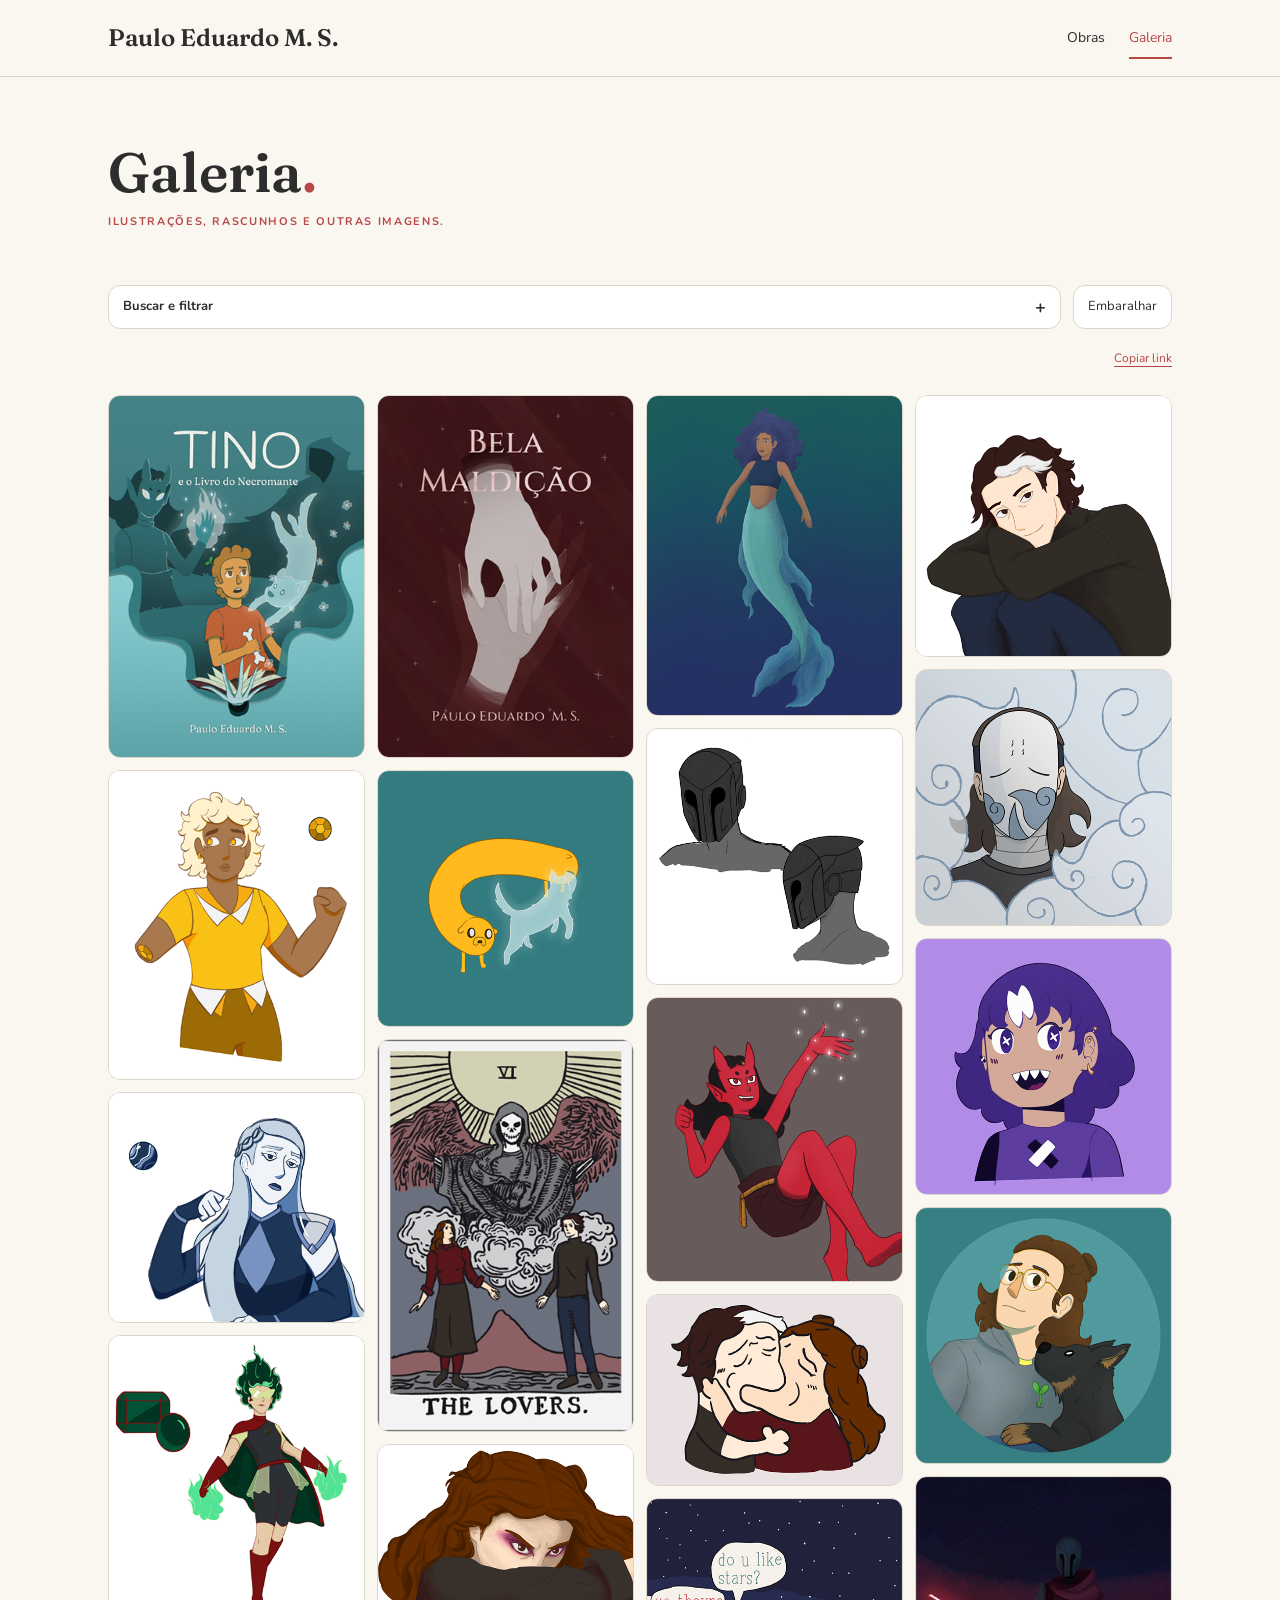
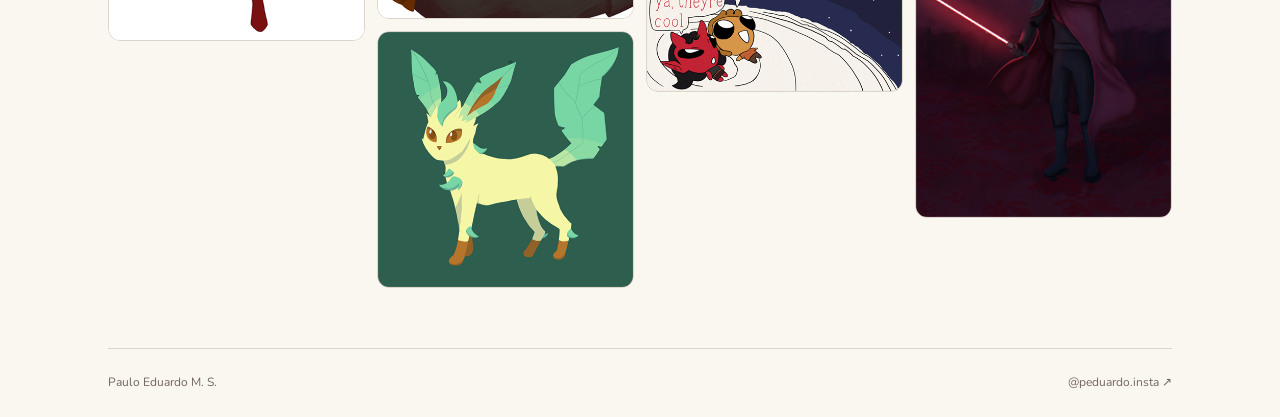
==== galeria/index.html @ 7a61a8e0 "Nova versão do portfólio" ====
<!doctype html>
<html lang="pt-BR">
  <head>
    <meta charset="utf-8">
    <!-- Google Tag Manager -->
    <script>window.dataLayer = window.dataLayer || [];</script>
    <script>(function(w,d,s,l,i){w[l]=w[l]||[];w[l].push({'gtm.start':
    new Date().getTime(),event:'gtm.js'});var f=d.getElementsByTagName(s)[0],
    j=d.createElement(s),dl=l!='dataLayer'?'&l='+l:'';j.async=true;j.src=
    'https://www.googletagmanager.com/gtm.js?id='+i+dl;f.parentNode.insertBefore(j,f);
    })(window,document,'script','dataLayer','GTM-KXHLCWLR');</script>
    <!-- End Google Tag Manager -->
    <meta name="viewport" content="width=device-width, initial-scale=1">
    <title>Galeria · Peduardo.</title>
    <meta
      name="description"
      content="Histórias originais, ilustrações e os processos de Paulo Eduardo M. S."
    >
    <link rel="icon" href="../assets/img/favicon.ico" type="image/x-icon">
    <link rel="stylesheet" href="../assets/css/fonts.css">
    <link rel="stylesheet" href="../assets/css/site.css">
    <script src="../assets/js/conteudo.js" defer></script>
    <script src="../assets/js/render.js" defer></script>
    <script src="../assets/js/site.js" defer></script>
  </head>

  <body data-base="../" class="gallery-page">
    <!-- Google Tag Manager (noscript) -->
    <noscript><iframe src="https://www.googletagmanager.com/ns.html?id=GTM-KXHLCWLR"
    height="0" width="0" style="display:none;visibility:hidden"></iframe></noscript>
    <!-- End Google Tag Manager (noscript) -->

    <a class="skip" href="#conteudo">Pular para o conteúdo</a>

    <header class="site-header">
      <nav class="nav" aria-label="Navegação principal">
        <a class="wordmark" href="../">Peduardo<span>.</span></a>

        <div class="nav-links">
          <a href="../links/">Obras</a>
          <a href="../galeria/" aria-current="page">Galeria</a>
        </div>
      </nav>
    </header>

    <main id="conteudo" class="wrap">
      <header class="page-intro">
        
        <h1>Galeria<span style="color: var(--red);">.</span></h1>
        <span class="eyebrow">Ilustrações, rascunhos e outras imagens.</span>
      </header>

      <div class="gallery-toolbar" hidden>
        <div class="gallery-toolbar-main">
          <button class="gallery-filter-toggle" type="button" data-gallery-filter-toggle aria-expanded="false" aria-controls="gallery-filters">Buscar e filtrar</button>
          <div class="gallery-order-actions" role="group" aria-label="Organizar imagens">
            <button type="button" data-gallery-shuffle>Embaralhar</button>
            <button type="button" data-gallery-reset hidden>Restaurar ordem</button>
          </div>
        </div>
        <form class="gallery-filters" id="gallery-filters" role="search" hidden>
          <label for="gallery-search">Buscar imagens</label>
          <input id="gallery-search" type="search" placeholder="Título, tipo ou tag…">
          <div class="gallery-tag-filters" role="group" aria-label="Filtrar por tipo e tag"></div>
        </form>
        <div class="gallery-filter-status">
          <div class="gallery-filter-tools">
            <button type="button" data-gallery-clear hidden>Limpar filtros</button>
            <button type="button" data-gallery-share>Copiar link</button>
          </div>
        </div>
      </div>

      <div class="gallery-grid gallery-masonry" data-gallery-grid></div>
      <noscript>Ative o JavaScript para carregar as imagens da galeria.</noscript>

      <p class="gallery-empty" hidden>Nenhuma imagem encontrada. Tente outra busca ou tag.</p>
    </main>

    <footer class="site-footer">
      <p>Paulo Eduardo M. S.</p>
      <a href="https://instagram.com/peduardo.insta" target="_blank" rel="noopener noreferrer">
        @peduardo.insta ↗
      </a>
    </footer>

    <dialog id="preview" aria-labelledby="preview-title">
      <button class="dialog-close" type="button" aria-label="Fechar prévia" autofocus>✕</button>
      <div id="preview-content"></div>
    </dialog>

    <p class="toast" role="status" id="toast"></p>
  </body>
</html>
---- assets/css/fonts.css ----
/* Fontes locais: sem requisições a Google Fonts. Licenças em assets/fonts. */
@font-face{font-family:'Nunito';font-style:normal;font-weight:400;font-display:swap;src:url('../fonts/nunito-400.woff2') format('woff2')}
@font-face{font-family:'Nunito';font-style:normal;font-weight:700;font-display:swap;src:url('../fonts/nunito-700.woff2') format('woff2')}
@font-face{font-family:'Fraunces';font-style:normal;font-weight:600;font-display:swap;src:url('../fonts/fraunces-600.woff2') format('woff2')}
---- assets/css/site.css ----
:root {
  --paper: #faf6f0;
  --ink: #2d2d2d;
  --muted: #71665e;
  --red: #b84747;
  --line: #ded5ca;
  --white: #fff;
  --accent: #b84747;
  --soft: #f2e3dd;
  --radius: 18px;
  --shadow: 0 3px 12px #3a30280a;
}

* {
  box-sizing: border-box;
}

html {
  scroll-behavior: smooth;
  scroll-padding-top: 90px;
}

body {
  margin: 0;
  background: var(--paper);
  color: var(--ink);
  font: 16px/1.65 'Nunito',sans-serif;
}

h1, h2, h3, .wordmark {
  font-family: 'Fraunces',Georgia,serif;
  font-weight: 600;
  line-height: 1.2;
}

h1, h2, h3, p {
  margin-top: 0;
}

a {
  color: inherit;
  text-underline-offset: 4px;
}

button, input {
  font: inherit;
}

button, a {
  -webkit-tap-highlight-color: transparent;
  touch-action: manipulation;
}

button {
  color: inherit;
  cursor: pointer;
}

img {
  max-width: 100%;
  height: auto;
  display: block;
}

:focus-visible {
  outline: 3px solid var(--red);
  outline-offset: 5px;
}

[hidden] {
  display: none!important;
}

.skip {
  position: fixed;
  top: -100px;
  left: 16px;
  z-index: 100;
  background: #fff;
  padding: 10px 20px;
}

.skip:focus {
  top: 10px;
}

.wrap {
  width: min(100% - 48px,1064px);
  margin-inline: auto;
}

.eyebrow {
  display: block;
  font-size: 11px;
  text-transform: uppercase;
  letter-spacing: .15em;
  font-weight: 800;
  color: var(--accent);
  margin-bottom: 14px;
}

.site-header {
  border-bottom: 1px solid var(--line);
  background: var(--paper);
}

.nav {
  max-width: 1120px;
  margin: auto;
  min-height: 76px;
  padding: 12px 28px;
  display: flex;
  align-items: center;
  justify-content: space-between;
  gap: 24px;
}

.wordmark {
  font-size: 24px;
  text-decoration: none;
}

.wordmark span {
  color: var(--red);
}

.nav-links {
  display: flex;
  gap: 24px;
}

.nav-links a {
  font-size: 14px;
  text-decoration: none;
  padding: 7px 0;
}

.nav-links a[aria-current=page] {
  color: var(--red);
  box-shadow: 0 2px var(--red);
}

.links-main {
  width: min(100% - 40px,540px);
  margin: auto;
}

.profile {
  text-align: center;
  margin: 38px auto 24px;
  max-width: 520px;
}

.profile-picture {
  border: 3px solid var(--red);
  width: 200px;
  height: 200px;
  border-radius: 50%;
  object-fit: cover;
  margin: 0 auto 20px;
  background: var(--line);
}

.profile h1 {
  font-size: 30px;
  margin-bottom: 12px;
}

.profile p {
  margin-bottom: 8px;
}

.profile-name-toggle {
  font: inherit;
  color: inherit;
  border: 0;
  background: transparent;
  padding: 4px 0;
  max-width: 100%;
  border-radius: 6px;
}

.profile-name-toggle,

.wordmark {
  transition: opacity .18s ease,transform .18s ease;
}

.name-changing {
  opacity: 0;
  transform: translateY(4px);
}

.name-accent {
  color: var(--red);
}

.status-line {
  font-size: 13px;
  color: var(--muted);
  min-height: 22px;
}

#profile-status {
  transition: opacity .3s ease;
}

#profile-status.status-fading {
  opacity: 0;
}

.status-dots {
  display: inline-block;
  width: 1em;
  text-align: left;
}

.socials {
  display: flex;
  justify-content: center;
  gap: 14px;
  margin: 24px auto 24px;
  flex-wrap: wrap;
}

.social-circle {
  width: 50px;
  height: 50px;
  border-radius: 50%;
  background: var(--red);
  display: inline-flex;
  align-items: center;
  justify-content: center;
  border: 0;
  color: var(--paper);
  text-decoration: none;
  transition: transform .2s;
}

.social-circle img {
  width: 25px;
  height: 25px;
  object-fit: contain;
}

.social-circle svg {
  width: 25px;
  height: 25px;
  fill: none;
  stroke: currentColor;
  stroke-width: 1.6;
}

.social-circle:hover {
  transform: translateY(-3px);
}

.links-tabs {
  display: flex;
  justify-content: space-between;
  gap: 16px;
  margin: 28px 0 20px;
  border-bottom: 1px solid var(--line);
}

.links-tabs [role="tab"] {
  padding: 12px 0;
  border: 0;
  border-bottom: 2px solid transparent;
  margin-bottom: -1px;
  background: transparent;
  color: var(--muted);
  font-size: 11px;
  font-weight: 800;
  letter-spacing: .1em;
  text-transform: uppercase;
  transition: color .2s, border-color .2s;
}

.links-tabs [aria-selected="true"] {
  border-bottom-color: var(--red);
  color: var(--red);
}

.links-tabs [role="tab"]:hover {
  color: var(--red);
}

.about-contact-cards {
  display: grid;
  gap: 18px;
}

.contact-card {
  display: grid;
  gap: 22px;
  padding: clamp(22px,5vw,30px);
  border: 1px solid var(--line);
  border-radius: var(--radius);
  background: var(--white);
  box-shadow: var(--shadow);
}

.contact-card h2 {
  font-size: clamp(22px,5vw,27px);
  margin: 0;
}

.contact-description {
  margin: 0;
  color: var(--muted);
  font-size: 14px;
  line-height: 1.7;
}

.about-description {
  display: grid;
  gap: 12px;
}

.contact-invitation {
  display: grid;
  gap: 14px;
}

.contact-link {
  display: flex;
  align-items: center;
  gap: 14px;
  padding: 14px;
  border: 1px solid var(--line);
  border-radius: 12px;
  text-decoration: none;
  transition: background .2s, border-color .2s;
}

.contact-link:hover {
  background: var(--paper);
  border-color: var(--red);
}

.contact-link-text {
  flex: 1;
  min-width: 0;
  overflow-wrap: anywhere;
}

.contact-link-text strong,
.contact-link-text small {
  display: block;
}

.contact-link-text strong {
  font-size: 14px;
}

.contact-link-text small {
  margin-top: 2px;
  color: var(--muted);
  font-size: 12px;
}

.contact-link > span:last-child {
  color: var(--red);
}

.project-card {
  position: relative;
  border: 1px solid var(--line);
  border-radius: var(--radius);
  background: var(--white);
  padding: 18px;
  display: flex;
  gap: 20px;
  align-items: center;
  margin-bottom: 16px;
  box-shadow: var(--shadow);
  transition: transform .2s,box-shadow .2s;
}

.project-card:hover {
  transform: translateY(-3px);
  box-shadow: 0 7px 20px #3a302812;
}

.card-cover {
  width: 96px;
  flex: 0 0 96px;
  border-radius: 9px;
  overflow: hidden;
  box-shadow: 0 2px 8px #0001;
}

.card-cover img {
  width: 100%;
  object-fit: cover;
}

.card-info {
  flex: 1;
  min-width: 0;
}

.card-info h3 {
  font-size: 19px;
  margin-bottom: 5px;
}

.card-title-link {
  text-decoration: none;
}

.card-title-link:after {
  content: '';
  position: absolute;
  inset: 0;
  border-radius: var(--radius);
}

.card-info p {
  font-size: 13px;
  color: var(--muted);
  margin-bottom: 14px;
}

.card-cover .placeholder-cover {
  padding: 10px;
  min-height: 144px;
}

.card-cover .placeholder-title {
  font-size: 18px;
}

.card-cover .placeholder-cover small {
  font-size: 7px;
}

.tags {
  display: grid;
  grid-template-columns: repeat(2,minmax(0,1fr));
  grid-template-rows: repeat(2,minmax(24px,1fr));
  gap: 5px;
}

.tag {
  min-width: 0;
  display: flex;
  align-items: center;
  justify-content: center;
  text-align: center;
  overflow-wrap: anywhere;
  background: var(--tag,var(--accent));
  color: #fff;
  font-size: 11px;
  font-weight: 700;
  padding: 3px 8px;
  border-radius: 7px;
  line-height: 1.6;
}

.tags.work-tags {
  grid-template-columns: minmax(0,1fr);
  grid-template-rows: repeat(2,minmax(24px,auto));
  gap: 5px;
}

.contact-card .tags.work-tags {
    display: flex;
    justify-content: center;
}

.tag-row {
  display: flex;
  align-items: center;
  gap: 3px;
  min-width: 0;
}

.work-tags .tag {
  flex: 0 1 auto;
  max-width: 100%;
  border-radius: 999px;
  padding: 3px 8px;
}

.extra-works {
  margin-top: 28px;
}

.extra-works summary {
  cursor: pointer;
  font-size: 14px;
  color: var(--muted);
  padding: 8px 0;
}

.extra-works .project-card {
  margin-top: 14px;
}

.page-footnote {
  font-size: 13px;
  line-height: 1.6;
  text-align: center;
  color: var(--muted);
  margin: 32px 10px;
}

.button {
  display: inline-flex;
  align-items: center;
  justify-content: center;
  gap: 8px;
  padding: 11px 18px;
  min-height: 44px;
  border-radius: 11px;
  border: 1px solid var(--line);
  background: #fff;
  text-decoration: none;
  font-size: 13px;
  font-weight: 800;
  transition: transform .2s;
}

.button:hover {
  transform: translateY(-2px);
}

.button.primary {
  background: var(--accent);
  border-color: var(--accent);
  color: #fff;
}

.reading-actions {
  display: flex;
  flex-wrap: wrap;
  gap: 10px;
  align-items: center;
  justify-content: center;
}

.reading-link {
  background: transparent;
  border-color: var(--line);
  color: var(--accent);
  padding: 6px 10px;
  min-height: auto;
  border-radius: 15px;
}

.reading-link img {
  width: 20px;
  height: 20px;
  object-fit: contain;
}

.spotify-action {
  display: inline-flex;
  align-items: center;
  justify-content: center;
  gap: 8px;
  min-height: 44px;
  padding: 10px 15px;
  border-radius: 28px;
  background: #173c29;
  color: #fff;
  text-decoration: none;
  font-size: 12px;
  font-weight: 800;
  transition: background .2s,transform .2s;
  flex-shrink: 0;
}

.spotify-action img {
  width: 24px;
  height: 24px;
  object-fit: contain;
}

.spotify-action:hover {
  background: #225c3e;
  transform: translateY(-2px);
}

.project-explore {
  margin-left: auto;
  background: var(--accent);
  border-color: var(--accent);
  color: #fff;
}

.project-explore:hover {
  background: var(--accent);
  border-color: var(--accent);
  filter: brightness(.92);
}

.placeholder-cover {
  aspect-ratio: 2/3;
  background: var(--soft);
  padding: 24px;
  color: var(--accent);
  display: flex;
  flex-direction: column;
  justify-content: space-between;
}

.placeholder-cover .placeholder-title {
  font-family: 'Fraunces',Georgia,serif;
  font-size: clamp(22px,4vw,40px);
  line-height: 1.1;
  overflow-wrap: anywhere;
}

.placeholder-cover small {
  font-size: 10px;
  letter-spacing: .08em;
  text-transform: uppercase;
}

.page-intro {
  padding: 62px 0 36px;
  max-width: 670px;
}

.page-intro h1 {
  font-size: clamp(38px,6vw,55px);
  margin-bottom: 18px;
}

.page-intro p {
  font-size: 17px;
  color: var(--muted);
  max-width: 540px;
}

.gallery-grid {
  columns: 4;
  column-gap: 12px;
}

.gallery-item {
  break-inside: avoid;
  margin: 0 0 12px;
  position: relative;
}

.gallery-item a {
  display: block;
  text-decoration: none;
}

.gallery-item img {
  display: block;
  width: 100%;
  border-radius: 12px;
  background: var(--line);
  transition: filter .2s;
      border: 1px solid var(--line);
}

.gallery-item a:hover img {
  filter: brightness(.92);
}

.gallery-item figcaption {
  font-size: 14px;
  font-weight: 700;
  margin-top: 12px;
}

.gallery-item figcaption small {
  display: block;
  font-size: 12px;
  color: var(--muted);
  font-weight: 400;
}

.gallery-masonry {
  max-width: none;
  column-gap: 12px;
}

.gallery-masonry .gallery-item {
  margin: 0 0 12px;
}

.gallery-masonry .gallery-item img {
  height: auto;
}

@media (min-width: 761px) and (max-width: 1100px) {
  .gallery-grid { columns: 3; }
}

.gallery-masonry .gallery-item a {
  border-radius: 12px;
  overflow: hidden;
  cursor: zoom-in;
}

.gallery-masonry .gallery-item figcaption {
  display: none;
}

.gallery-filters {
  margin: 0;
  padding: 16px;
  border: 1px solid var(--line);
  border-radius: 12px;
  background: var(--white);
}

.gallery-filters label {
  display: block;
  font-size: 13px;
  font-weight: 700;
  margin-bottom: 8px;
}

.gallery-filters input {
  width: 100%;
  border: 1px solid var(--line);
  background: var(--paper);
  color: var(--ink);
  border-radius: 12px;
  padding: 12px 16px;
}

.gallery-tag-filters {
  display: flex;
  flex-wrap: wrap;
  gap: 8px;
  margin-top: 16px;
}

.gallery-tag-filters button {
  max-width: 100%;
  min-height: 40px;
  border: 1px solid var(--line);
  border-radius: 24px;
  padding: 7px 15px;
  background: transparent;
  font-size: 13px;
  white-space: normal;
  overflow-wrap: anywhere;
}

.gallery-tag-filters button[aria-pressed=true] {
  background: var(--ink);
  border-color: var(--ink);
  color: var(--paper);
}

.gallery-empty {
  padding: 32px 0;
  color: var(--muted);
}

.gallery-page .page-intro .eyebrow {
  margin: 8px 0;
}

.gallery-page .page-intro h1 {
  margin-bottom: 0;
}

.gallery-toolbar {
  display: grid;
  gap: 12px;
  margin: 10px 0 18px;
}

.gallery-toolbar-main {
  display: grid;
  grid-template-columns: minmax(0,1fr) auto;
  gap: 12px;
  align-items: start;
}

.gallery-filter-toggle {
  display: flex;
  align-items: center;
  justify-content: space-between;
  gap: 12px;
  font-weight: 700;
}

.gallery-filter-toggle::after {
  content: '+';
  font-size: 18px;
  line-height: 1;
}

.gallery-filter-toggle[aria-expanded="true"] {
  background: var(--soft);
  border-color: var(--red);
  color: var(--red);
}

.gallery-filter-toggle[aria-expanded="true"]::after {
  content: '−';
}

.gallery-order-actions {
  display: flex;
  flex-wrap: wrap;
  justify-content: flex-end;
  gap: 8px;
}

.gallery-filter-toggle,
.gallery-order-actions button {
  border: 1px solid var(--line);
  border-radius: 12px;
  padding: 10px 14px;
  min-height: 44px;
  background: var(--white);
  font-size: 13px;
}

.gallery-order-actions button:hover {
  background: var(--soft);
}

.gallery-order-actions button:disabled {
  opacity: .5;
  cursor: default;
}

.gallery-filter-status {
  display: flex;
  flex-wrap: wrap;
  align-items: center;
  justify-content: space-between;
  gap: 8px 16px;
}

.gallery-filter-tools {
  display: flex;
  flex-wrap: wrap;
  gap: 16px;
  margin-left: auto;
}

.gallery-filter-tools button {
  min-height: 36px;
  padding: 6px 0;
  border: 0;
  background: transparent;
  color: var(--red);
  font-size: 12px;
  text-decoration: underline;
  text-underline-offset: 4px;
}

dialog {
  padding: 0;
  border: 1px solid var(--line);
  border-radius: 20px;
  background: var(--paper);
  color: var(--ink);
  width: min(560px,calc(100% - 32px));
  max-height: 90dvh;
  overflow: auto;
  box-shadow: 0 25px 80px #0004;
}

dialog::backdrop {
  background: #17110ee0;
  backdrop-filter: blur(5px);
}

body:has(dialog[open]) {
  overflow: hidden;
}

.dialog-close {
  position: sticky;
  top: 12px;
  float: right;
  margin: 12px 12px -48px 0;
  width: 36px;
  height: 36px;
  z-index: 2;
  border-radius: 50%;
  border: 1px solid var(--line);
  background: var(--paper);
  font-size: 22px;
  line-height: 1;
}

.dialog-heading {
  display: flex;
  gap: 16px;
  padding: 40px 20px 15px;
  background: var(--soft);
  align-items: flex-end;
}

.dialog-heading img {
  width: 105px;
  max-height: 130px;
  object-fit: contain;
  border-radius: 7px;
}

.dialog-heading .placeholder-cover {
  width: 105px;
  flex-shrink: 0;
  padding: 12px;
}

.dialog-heading .placeholder-title {
  font-size: 22px;
}

.dialog-heading h2 {
  font-size: 22px;
  margin: 10px 0;
}

.dialog-heading p {
  font-size: 13px;
  margin: 0;
  color: var(--muted);
}

.dialog-body {
  padding: 26px 28px;
}

.dialog-body .tags {
  margin-bottom: 25px;
}

.dialog-body .tags.work-tags {
  display: flex;
  flex-wrap: nowrap;
  overflow-x: auto;
  padding-bottom: 4px;
  justify-content: center;
}

.dialog-body .work-tags .tag-row {
  display: contents;
}

.dialog-body .work-tags .tag {
  flex: 0 0 auto;
  white-space: nowrap;
}

.dialog-body .synopsis {
  text-align: justify;
  white-space: pre-line;
  font-size: 15px;
  line-height: 1.7;
}

.dialog-heading.has-cover {
  position: relative;
  overflow: hidden;
  isolation: isolate;
  background: #1a3a38;
}

.dialog-body .eyebrow {
  text-align: center;
}

.dialog-body .tag-row {
  justify-content: center;
}

.dialog-heading.has-cover::before {
  content: "";
  position: absolute;
  inset: 0;
  z-index: -2;
  background-image: var(--banner-image);
  background-size: cover;
  background-position: center;
  filter: blur(3px) brightness(0.6);
  transform: scale(1.15);
}

.dialog-heading.has-cover::after {
  content: "";
  position: absolute;
  inset: 0;
  z-index: -1;
  background: linear-gradient(
    to bottom,
    transparent 20%,
    rgba(15, 10, 8, 0.65) 100%
  );
}

.dialog-heading.has-cover h2 {
  color: white;
  text-shadow: 0 2px 10px rgba(0, 0, 0, 0.6);
}

.dialog-heading.has-cover p,

.dialog-heading.has-cover .eyebrow {
  color: rgba(255, 255, 255, 0.85);
}

.project-dialog {
  width: min(560px,calc(100% - 40px));
  border: 0;
  box-shadow: 0 32px 80px #0007;
  scrollbar-width: thin;
}

.project-dialog[open] {
  animation: project-modal-enter .32s cubic-bezier(.34,1.4,.64,1);
}

.project-dialog::backdrop {
  background: #140f0ab8;
  backdrop-filter: blur(6px);
}

.project-dialog .dialog-close,
.image-dialog .dialog-close {
  position: absolute;
  top: 14px;
  right: 14px;
  float: none;
  display: grid;
  place-items: center;
  width: 32px;
  height: 32px;
  margin: 0;
  border: 1px solid #ffffff40;
  background: #ffffff2e;
  color: #fff;
  font-size: 16px;
  transition: background .2s;
}

.project-dialog .dialog-close:hover,
.project-dialog .dialog-close:focus-visible {
  background: #ffffff52;
}

.project-dialog .dialog-heading {
  min-height: 190px;
  padding: 48px 22px 20px;
  background-color: var(--accent);
}

.project-dialog .dialog-heading > div {
  min-width: 0;
}

.project-dialog .dialog-heading img {
  flex-shrink: 0;
  width: auto;
  height: 130px;
  max-width: 112px;
  max-height: none;
  border-radius: 10px;
  box-shadow: 0 8px 28px #0008;
}

.project-dialog .dialog-heading .placeholder-cover {
  width: 90px;
  height: 130px;
  border-radius: 10px;
  overflow: hidden;
}

.project-dialog .dialog-heading .placeholder-cover small {
  font-size: 8px;
}

.project-dialog .dialog-heading .placeholder-title {
  font-size: 17px;
}

.project-dialog .dialog-heading h2 {
  margin: 0 0 4px;
  color: #fff;
  font-size: 22px;
  font-weight: 600;
  line-height: 1.2;
  overflow-wrap: anywhere;
  text-shadow: 0 2px 10px #0009;
}

.project-dialog .dialog-heading p {
  color: #ffffffb3;
  font-size: 13px;
}

.project-dialog .dialog-body {
  padding: 20px 22px 22px;
}

.project-dialog .dialog-body .tags.work-tags {
  gap: 5px;
  margin-bottom: 24px;
}

.project-dialog .work-tags .tag {
  padding: 4px 9px;
  font-size: 12px;
  line-height: 1.5;
}

.project-dialog .dialog-body .eyebrow {
  margin-bottom: 8px;
  color: var(--red);
  font-size: 10px;
  font-weight: 700;
  letter-spacing: .1em;
}

.project-dialog .synopsis {
  margin-bottom: 0;
  color: #3a3028;
  font-size: 14px;
  line-height: 1.7;
}

.project-modal-scroll:focus-visible {
  outline-offset: -4px;
}

.project-modal-actions {
  display: flex;
  align-items: stretch;
  justify-content: space-between;
  gap: 16px;
  padding: 18px 22px 22px;
  border-top: 1px solid var(--line);
  background: var(--paper);
}

.project-modal-access,
.project-modal-extras {
  display: flex;
  align-items: center;
  min-width: 0;
}

.project-modal-access {
  margin-left: auto;
}

.project-modal-extras {
  order: -1;
  flex-wrap: wrap;
  gap: 8px;
}

.project-modal-actions.has-both .project-modal-access {
  padding-left: 16px;
  border-left: 1px solid var(--red);
}

.project-modal-access .reading-actions {
  justify-content: flex-end;
  gap: 8px;
}

.project-modal-actions .button,
.project-modal-actions .spotify-action {
  min-height: 40px;
  padding: 9px 12px;
  gap: 7px;
  border-radius: 12px;
  font-size: 13px;
  font-weight: 600;
  line-height: 1.3;
  text-align: center;
}

.project-modal-actions .reading-link {
  border: 1.5px solid var(--accent);
  background: #fff;
  color: var(--accent);
  font-weight: 700;
}

.project-modal-actions .project-explore {
  margin-left: 0;
}

.project-modal-actions .spotify-action {
  flex-shrink: 1;
}

.project-modal-actions .spotify-action img,
.project-modal-actions .reading-link img {
  width: 18px;
  height: 18px;
}

.project-modal-extras .button,
.project-modal-extras .spotify-action,
.project-modal-extras .button:hover,
.project-modal-extras .spotify-action:hover {
  min-height: 36px;
  padding: 7px 10px;
  border: 1px solid var(--line);
  background: transparent;
  color: var(--muted);
  box-shadow: none;
  filter: none;
  transform: none;
  transition: none;
}

.project-modal-extras .spotify-action img {
  width: 16px;
  height: 16px;
}

.project-modal-actions a > span[aria-hidden] {
  flex-shrink: 0;
}

@keyframes project-modal-enter {
  from {
    opacity: 0;
    transform: translateY(28px) scale(.96);
  }
  to {
    opacity: 1;
    transform: translateY(0) scale(1);
  }
}

.image-dialog {
  width: min(1060px,calc(100% - 32px));
  background: var(--paper);
}

.image-dialog-layout {
  display: grid;
  grid-template-columns: minmax(0,1.35fr) minmax(280px,1fr);
  align-items: start;
  gap: clamp(20px,3vw,20px);
  padding: clamp(16px,2.5vw,28px);
}

.image-dialog .dialog-close {
  background: #211b1899;
  backdrop-filter: blur(4px);
}

.image-dialog .dialog-close:hover,
.image-dialog .dialog-close:focus-visible {
  background: #211b18bd;
}

.image-dialog.image-zoomed .dialog-close {
  background: #ffffff2e;
}

.image-dialog.image-zoomed .dialog-close:hover,
.image-dialog.image-zoomed .dialog-close:focus-visible {
  background: #ffffff52;
}

.image-dialog-art {
  position: relative;
  background: transparent;
  padding: 0;
  display: flex;
  align-items: center;
  justify-content: center;
  cursor: zoom-in;
  text-decoration: none;
}

.image-dialog-art img {
  max-height: calc(90dvh - 64px);
  object-fit: contain;
  width: 100%;
  max-width: 100%;
  height: auto;
  border-radius: 10px;
}

.image-expand-icon {
  position: absolute;
  bottom: 12px;
  right: 12px;
  display: grid;
  place-items: center;
  width: 32px;
  height: 32px;
  border: 1px solid #ffffff40;
  border-radius: 50%;
  background: #211b1899;
  backdrop-filter: blur(4px);
  color: #fff;
  font-size: 18px;
  line-height: 1;
}

.image-dialog-art:hover .image-expand-icon,
.image-dialog-art:focus-visible .image-expand-icon {
  background: #211b18db;
}

.image-load-status:not(:empty) {
  position: absolute;
  bottom: 12px;
  left: 12px;
  right: 12px;
  padding: 8px 12px;
  border-radius: 8px;
  background: #211b18db;
  color: #fff;
  font-size: 13px;
}

.image-dialog .dialog-body {
  display: flex;
  flex-direction: column;
  gap: 8px;
  min-width: 0;
  padding: 35px 0 24px 0;
}

.image-dialog .eyebrow {
  color: var(--accent);
  margin: 0 0 10px;
  text-align: left;
}

.image-dialog h2 {
  font-size: clamp(21px,2.5vw,27px);
  line-height: 1.2;
  margin: 0;
  overflow-wrap: anywhere;
}

.image-dialog .synopsis {
  margin: 0;
  text-align: left;
  line-height: 1.7;
}

.image-dialog .image-tags {
  display: flex;
  flex-wrap: wrap;
  gap: 6px 14px;
  min-width: 0;
}

.image-tag {
  max-width: 100%;
  color: var(--accent);
  font-size: 12px;
  font-weight: 700;
  text-decoration: none;
  overflow-wrap: anywhere;
  border: 1px solid var(--line);
  padding: 2px 7px;
  border-radius: 6px;
}

.image-tag:hover {
  text-decoration: underline;
}

.image-dialog-actions {
  display: grid;
  gap: 12px;
  padding-top: 18px;
  border-top: 1px solid var(--line);
}

.image-related-links {
  display: flex;
  flex-wrap: wrap;
  gap: 8px;
}

.image-project-action {
  display: flex;
  justify-content: flex-end;
  width: 100%;
}

button.image-dialog-art {
  border: 0;
  border-radius: 0;
  width: 100%;
  max-width: calc((90dvh - 64px) * var(--image-ratio, 1));
  justify-self: center;
  min-width: 0;
  color: inherit;
  cursor: zoom-in;
}

.image-dialog.image-zoomed {
  --paper: #1b1714;
  --ink: #faf6f0;
  --muted: #c8bcb3;
  --line: #faf6f02e;
  width: min(1280px,calc(100% - 24px));
  max-width: min(1280px,calc(100% - 24px));
  background: #181412e6;
  backdrop-filter: blur(12px);
}

.image-dialog.image-zoomed::backdrop {
  background: #0b0908ed;
  backdrop-filter: blur(8px);
}

.image-zoomed .image-dialog-layout {
  grid-template-columns: 1fr;
  padding: 12px;
}

.image-zoomed .dialog-body {
  display: none;
}

.image-zoomed .image-dialog-art {
  cursor: zoom-out;
  padding: 0;
  max-width: calc(82dvh * var(--image-ratio, 1));
}

.image-zoomed .image-dialog-art img {
  width: 100%;
  max-width: 100%;
  max-height: 82dvh;
  object-fit: contain;
}

.image-zoomed .image-expand-icon { display: none; }

.site-footer {
  width: min(100% - 48px,1064px);
  margin: 60px auto 0;
  padding: 24px 0;
  border-top: 1px solid var(--line);
  display: flex;
  justify-content: space-between;
  gap: 16px;
  color: var(--muted);
  font-size: 12px;
}

.site-footer a {
  text-decoration: none;
}

.site-footer p {
  margin: 0;
}

.toast {
  position: fixed;
  bottom: 24px;
  left: 50%;
  transform: translateX(-50%);
  padding: 12px 20px;
  background: var(--ink);
  color: #fff;
  border-radius: 12px;
  z-index: 10;
  font-size: 13px;
  text-align: center;
}

.toast:empty {
  display: none;
}

@media (min-width: 900px) {
  .gallery-item:first-child {
    padding-top: 0;
  }

  .gallery-grid {
    max-width: 900px;
  }

  .gallery-masonry {
    max-width: none;
  }
}

@media (max-width: 760px) {
  .project-dialog {
    max-height: calc(100dvh - 24px);
    overflow: hidden;
  }

  .project-dialog .dialog-close {
    background: #211b1899;
    backdrop-filter: blur(4px);
  }

  .project-dialog #preview-content {
    display: flex;
    flex-direction: column;
    max-height: calc(100dvh - 24px);
  }

  .project-modal-scroll {
    flex: 1 1 auto;
    min-height: 0;
    overflow-y: auto;
    overscroll-behavior: contain;
    scroll-padding-block: 14px;
    scrollbar-width: thin;
  }

  .project-dialog .dialog-heading {
    gap: 16px;
    padding-inline: 20px;
  }

  .project-dialog .dialog-heading img {
    max-width: 90px;
  }

  .project-dialog .dialog-body {
    padding: 20px;
  }

  .project-dialog .dialog-body .tags.work-tags {
    display: grid;
    grid-template-columns: minmax(0,1fr);
    grid-template-rows: none;
    justify-items: center;
    overflow: visible;
    padding-bottom: 0;
  }

  .project-dialog .work-tags .tag-row {
    display: flex;
    justify-content: center;
    gap: 5px;
    max-width: 100%;
  }

  .project-dialog .work-tags .tag {
    flex: 0 1 auto;
    white-space: normal;
  }

  .project-modal-actions {
    flex: 0 0 auto;
    display: grid;
    grid-template-columns: minmax(0,1fr);
    justify-content: center;
    gap: 10px;
    padding: 12px 20px max(12px,env(safe-area-inset-bottom));
  }

  .project-modal-access,
  .project-modal-actions.has-both .project-modal-access {
    display: block;
    margin: 0;
    padding: 0;
    border: 0;
  }

  .project-modal-access .reading-actions {
    display: grid;
    grid-template-columns: repeat(2,minmax(0,1fr));
    gap: 8px;
  }

  .project-modal-extras {
    display: flex;
    flex-wrap: nowrap;
    justify-content: center;
    order: 0;
  }

  .project-modal-actions.has-both .project-modal-extras {
    padding-top: 10px;
    border-top: 1px solid var(--red);
  }

  .project-modal-access .reading-actions > :last-child:nth-child(odd) {
    grid-column: 1 / -1;
  }

  .project-modal-actions .button,
  .project-modal-actions .spotify-action {
    width: 100%;
    min-width: 0;
    min-height: 44px;
    padding-inline: 10px;
    font-size: 13px;
    overflow-wrap: anywhere;
  }

  .project-modal-extras .button,
  .project-modal-extras .spotify-action,
  .project-modal-extras .button:hover,
  .project-modal-extras .spotify-action:hover {
    min-height: 34px;
    padding: 5px 8px;
    font-size: 12px;
  }

  .project-modal-extras .spotify-action {
    flex: 0 0 34px;
    width: 34px;
  }

  .project-modal-extras .project-explore {
    flex: 1 1 0;
    width: auto;
  }

  .dialog-body .tags.work-tags {
    flex-wrap: wrap;
    justify-content: center;
  }
  
  .wrap {
    width: calc(100% - 40px);
  }

  .nav {
    padding-inline: 20px;
    gap: 16px;
  }

  .nav-links {
    gap: 16px;
    flex-shrink: 0;
  }

  .wordmark {
    font-size: 22px;
  }

  .nav .wordmark {
    font-size: clamp(16px, 4.5vw, 22px);
    min-width: 0;
  }

  .profile {
    margin-top: 34px;
  }

  .page-intro {
    padding-top: 38px;
  }

  .gallery-grid {
    columns: 2;
    column-gap: 8px;
  }

  .gallery-masonry {
    column-gap: 8px;
  }

  .gallery-masonry .gallery-item {
    margin-bottom: 8px;
  }

  .image-dialog-layout {
    grid-template-columns: 1fr;
    gap: 20px;
    padding: 16px;
  }

  .image-dialog-art img {
    max-height: 48dvh;
  }

  .image-dialog-art {
    padding: 0;
  }

  .image-dialog .dialog-body {
    padding: 0;
  }

  .gallery-toolbar-main {
    grid-template-columns: 1fr;
    gap: 10px;
  }

  .gallery-order-actions button {
    flex: 1;
    min-width: 0;
  }

  .site-footer {
    margin-top: 40px;
    gap: 6px;
  }
}

@media (max-width: 460px) {
  .nav {
    gap: 12px;
  }

  .nav-links {
    gap: 12px;
  }

  .nav-links a {
    font-size: 13px;
  }

}

@media (max-width: 380px) {
  .nav-links {
    gap: 12px;
  }

  .socials {
    gap: 10px;
  }

  .social-circle {
    width: 46px;
    height: 46px;
  }

  .project-card {
    gap: 14px;
    padding: 14px;
  }

  .card-cover {
    width: 78px;
    flex-basis: 78px;
  }

  .card-info h3 {
    font-size: 17px;
  }

  .dialog-heading {
    padding: 30px 20px;
    gap: 16px;
  }

  .dialog-heading h2 {
    font-size: 21px;
  }

  .dialog-body {
    padding: 22px 20px;
  }
}

@media (prefers-reduced-motion: reduce) {
  html {
    scroll-behavior: auto;
  }

  *,
  
  *:before,
  
  *:after {
    animation: none!important;
    transition: none!important;
  }
}
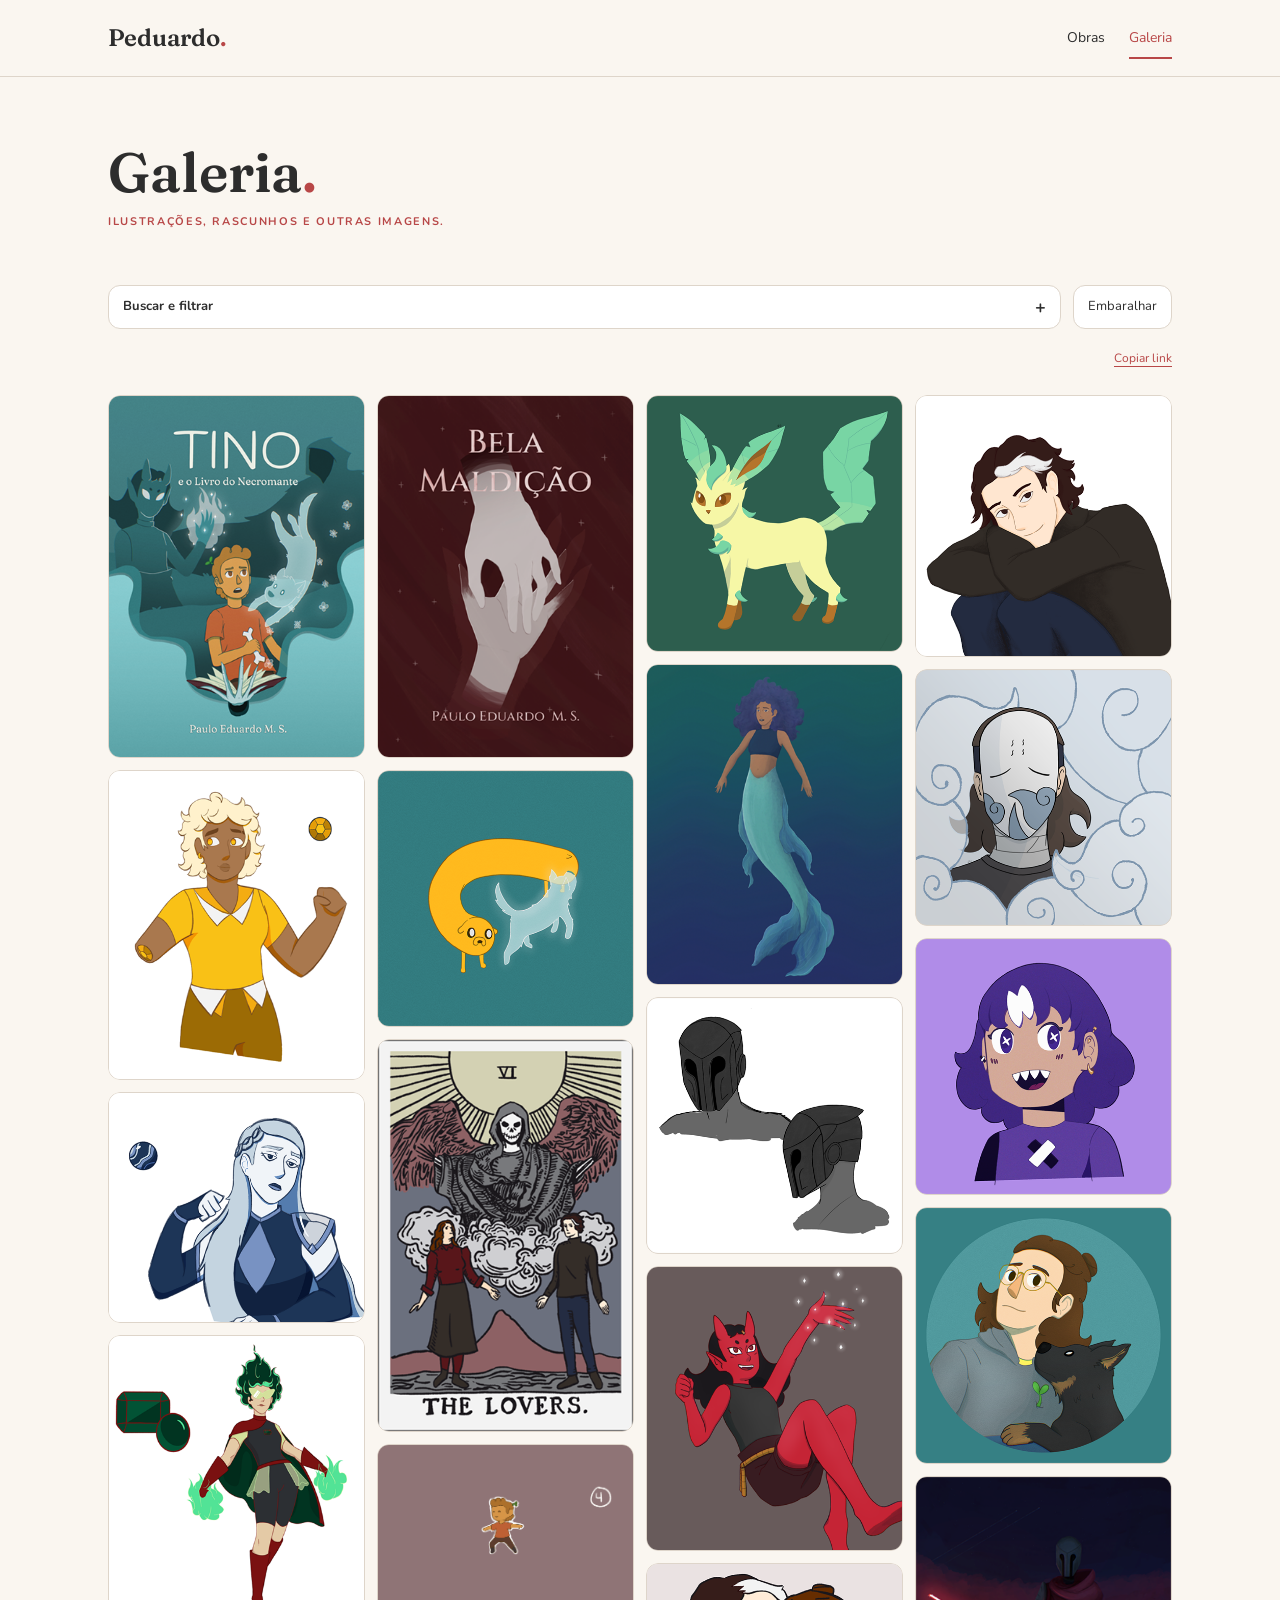
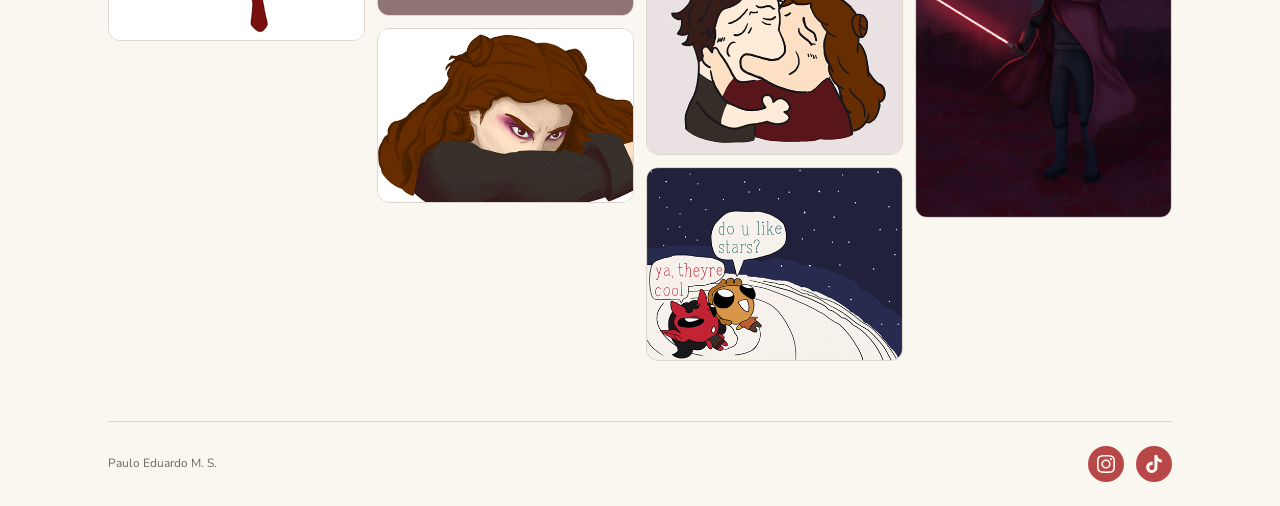
==== commit 57bf2ce4: "Melhorias 👍" ====
--- a/galeria/index.html
+++ b/galeria/index.html
@@ -79,9 +79,14 @@
 
     <footer class="site-footer">
       <p>Paulo Eduardo M. S.</p>
-      <a href="https://instagram.com/peduardo.insta" target="_blank" rel="noopener noreferrer">
-        @peduardo.insta ↗
-      </a>
+      <nav class="footer-socials" aria-label="Redes sociais">
+        <a class="social-circle" href="https://instagram.com/peduardo.insta" target="_blank" rel="noopener noreferrer" aria-label="Instagram" title="Instagram">
+          <svg class="icon-brand" aria-hidden="true" focusable="false" width="25" height="25" viewBox="0 0 24 24" xmlns="http://www.w3.org/2000/svg"><path d="M7.0301.084c-1.2768.0602-2.1487.264-2.911.5634-.7888.3075-1.4575.72-2.1228 1.3877-.6652.6677-1.075 1.3368-1.3802 2.127-.2954.7638-.4956 1.6365-.552 2.914-.0564 1.2775-.0689 1.6882-.0626 4.947.0062 3.2586.0206 3.6671.0825 4.9473.061 1.2765.264 2.1482.5635 2.9107.308.7889.72 1.4573 1.388 2.1228.6679.6655 1.3365 1.0743 2.1285 1.38.7632.295 1.6361.4961 2.9134.552 1.2773.056 1.6884.069 4.9462.0627 3.2578-.0062 3.668-.0207 4.9478-.0814 1.28-.0607 2.147-.2652 2.9098-.5633.7889-.3086 1.4578-.72 2.1228-1.3881.665-.6682 1.0745-1.3378 1.3795-2.1284.2957-.7632.4966-1.636.552-2.9124.056-1.2809.0692-1.6898.063-4.948-.0063-3.2583-.021-3.6668-.0817-4.9465-.0607-1.2797-.264-2.1487-.5633-2.9117-.3084-.7889-.72-1.4568-1.3876-2.1228C21.2982 1.33 20.628.9208 19.8378.6165 19.074.321 18.2017.1197 16.9244.0645 15.6471.0093 15.236-.005 11.977.0014 8.718.0076 8.31.0215 7.0301.0839m.1402 21.6932c-1.17-.0509-1.8053-.2453-2.2287-.408-.5606-.216-.96-.4771-1.3819-.895-.422-.4178-.6811-.8186-.9-1.378-.1644-.4234-.3624-1.058-.4171-2.228-.0595-1.2645-.072-1.6442-.079-4.848-.007-3.2037.0053-3.583.0607-4.848.05-1.169.2456-1.805.408-2.2282.216-.5613.4762-.96.895-1.3816.4188-.4217.8184-.6814 1.3783-.9003.423-.1651 1.0575-.3614 2.227-.4171 1.2655-.06 1.6447-.072 4.848-.079 3.2033-.007 3.5835.005 4.8495.0608 1.169.0508 1.8053.2445 2.228.408.5608.216.96.4754 1.3816.895.4217.4194.6816.8176.9005 1.3787.1653.4217.3617 1.056.4169 2.2263.0602 1.2655.0739 1.645.0796 4.848.0058 3.203-.0055 3.5834-.061 4.848-.051 1.17-.245 1.8055-.408 2.2294-.216.5604-.4763.96-.8954 1.3814-.419.4215-.8181.6811-1.3783.9-.4224.1649-1.0577.3617-2.2262.4174-1.2656.0595-1.6448.072-4.8493.079-3.2045.007-3.5825-.006-4.848-.0608M16.953 5.5864A1.44 1.44 0 1 0 18.39 4.144a1.44 1.44 0 0 0-1.437 1.4424M5.8385 12.012c.0067 3.4032 2.7706 6.1557 6.173 6.1493 3.4026-.0065 6.157-2.7701 6.1506-6.1733-.0065-3.4032-2.771-6.1565-6.174-6.1498-3.403.0067-6.156 2.771-6.1496 6.1738M8 12.0077a4 4 0 1 1 4.008 3.9921A3.9996 3.9996 0 0 1 8 12.0077"/></svg>
+        </a>
+        <a class="social-circle" href="https://tiktok.com/@peduardo.tkk" target="_blank" rel="noopener noreferrer" aria-label="TikTok" title="TikTok">
+          <svg class="icon-brand" aria-hidden="true" focusable="false" width="25" height="25" viewBox="0 0 24 24" xmlns="http://www.w3.org/2000/svg"><path d="M12.525.02c1.31-.02 2.61-.01 3.91-.02.08 1.53.63 3.09 1.75 4.17 1.12 1.11 2.7 1.62 4.24 1.79v4.03c-1.44-.05-2.89-.35-4.2-.97-.57-.26-1.1-.59-1.62-.93-.01 2.92.01 5.84-.02 8.75-.08 1.4-.54 2.79-1.35 3.94-1.31 1.92-3.58 3.17-5.91 3.21-1.43.08-2.86-.31-4.08-1.03-2.02-1.19-3.44-3.37-3.65-5.71-.02-.5-.03-1-.01-1.49.18-1.9 1.12-3.72 2.58-4.96 1.66-1.44 3.98-2.13 6.15-1.72.02 1.48-.04 2.96-.04 4.44-.99-.32-2.15-.23-3.02.37-.63.41-1.11 1.04-1.36 1.75-.21.51-.15 1.07-.14 1.61.24 1.64 1.82 3.02 3.5 2.87 1.12-.01 2.19-.66 2.77-1.61.19-.33.4-.67.41-1.06.1-1.79.06-3.57.07-5.36.01-4.03-.01-8.05.02-12.07z"/></svg>
+        </a>
+      </nav>
     </footer>
 
     <dialog id="preview" aria-labelledby="preview-title">
--- a/assets/css/site.css
+++ b/assets/css/site.css
@@ -218,14 +218,14 @@
 .socials {
   display: flex;
   justify-content: center;
-  gap: 14px;
+  gap: 25px;
   margin: 24px auto 24px;
   flex-wrap: wrap;
 }
 
 .social-circle {
-  width: 50px;
-  height: 50px;
+  width: 47px;
+  height: 47px;
   border-radius: 50%;
   background: var(--red);
   display: inline-flex;
@@ -244,11 +244,19 @@
 }
 
 .social-circle svg {
-  width: 25px;
-  height: 25px;
+  display: block;
+  flex-shrink: 0;
   fill: none;
   stroke: currentColor;
   stroke-width: 1.6;
+  stroke-linecap: round;
+  stroke-linejoin: round;
+}
+
+/* Logotipos: Simple Icons (CC0). A cor acompanha o botão. */
+.social-circle svg.icon-brand {
+  fill: currentColor;
+  stroke: none;
 }
 
 .social-circle:hover {
@@ -482,6 +490,7 @@
   max-width: 100%;
   border-radius: 999px;
   padding: 3px 8px;
+  white-space: nowrap;
 }
 
 .extra-works {
@@ -1303,8 +1312,13 @@
   background: #211b1899;
   backdrop-filter: blur(4px);
   color: #fff;
-  font-size: 18px;
   line-height: 1;
+}
+
+.image-expand-icon svg {
+  display: block;
+  width: 18px;
+  height: 18px;
 }
 
 .image-dialog-art:hover .image-expand-icon,
@@ -1451,6 +1465,8 @@
   border-top: 1px solid var(--line);
   display: flex;
   justify-content: space-between;
+  align-items: center;
+  flex-wrap: wrap;
   gap: 16px;
   color: var(--muted);
   font-size: 12px;
@@ -1462,6 +1478,23 @@
 
 .site-footer p {
   margin: 0;
+}
+
+.footer-socials {
+  display: flex;
+  align-items: center;
+  gap: 12px;
+}
+
+.footer-socials .social-circle {
+  width: 36px;
+  height: 36px;
+}
+
+.footer-socials .social-circle img,
+.footer-socials .social-circle svg {
+  width: 18px;
+  height: 18px;
 }
 
 .toast {
@@ -1728,12 +1761,12 @@
   }
 
   .socials {
-    gap: 10px;
+    gap: 20px;
   }
 
   .social-circle {
-    width: 46px;
-    height: 46px;
+    width: 43px;
+    height: 43px;
   }
 
   .project-card {
